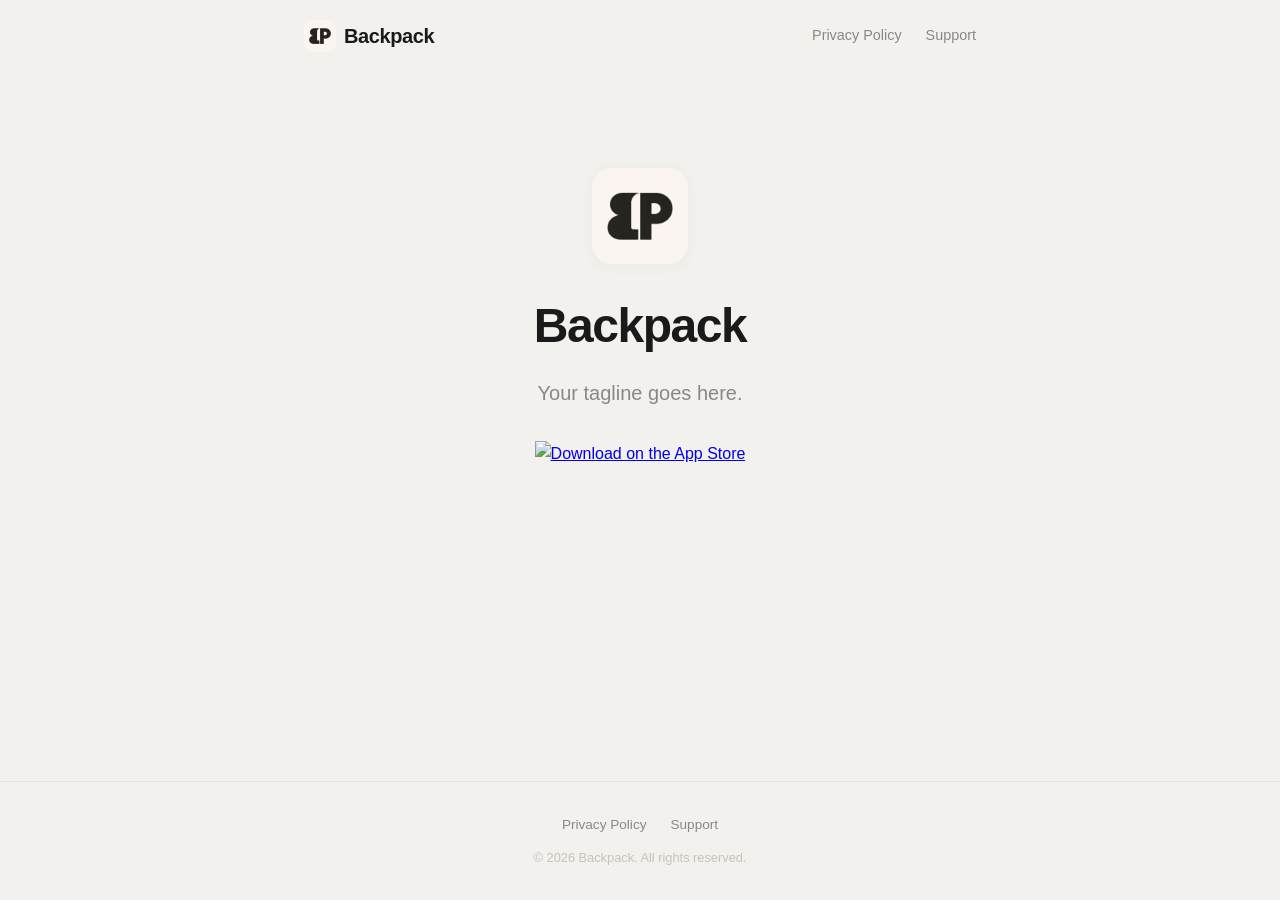
==== index.html @ b401821b "feat: initial commit" ====
<!DOCTYPE html>
<html lang="en">
<head>
  <meta charset="UTF-8">
  <meta name="viewport" content="width=device-width, initial-scale=1.0">
  <title>Backpack</title>
  <link rel="stylesheet" href="/styles.css">
  <link rel="icon" type="image/png" href="/images/app-icon.png">
</head>
<body>
  <header>
    <nav>
      <a href="/" class="logo">
        <img src="/images/app-icon.png" alt="Backpack icon">
        Backpack
      </a>
      <div class="nav-links">
        <a href="/privacy">Privacy Policy</a>
        <a href="/support">Support</a>
      </div>
    </nav>
  </header>

  <main>
    <section class="hero">
      <img src="/images/app-icon.png" alt="Backpack" class="hero-icon">
      <h1>Backpack</h1>
      <p class="tagline">Your tagline goes here.</p>
      <div class="app-store-badges">
        <!-- Replace # with your App Store link -->
        <a href="#" class="badge-link">
          <img src="/images/app-store-badge.svg" alt="Download on the App Store" height="54">
        </a>
      </div>
    </section>
  </main>

  <footer>
    <div class="footer-links">
      <a href="/privacy">Privacy Policy</a>
      <a href="/support">Support</a>
    </div>
    <p class="copyright">&copy; 2026 Backpack. All rights reserved.</p>
  </footer>
</body>
</html>
---- styles.css ----
*,
*::before,
*::after {
  margin: 0;
  padding: 0;
  box-sizing: border-box;
}

:root {
  --color-bg: #F2F1EE;
  --color-card: rgba(255, 255, 255, 0.55);
  --color-text: #1A1A1A;
  --color-muted: #898884;
  --color-light-muted: #C5C3BD;
  --color-border: rgba(0, 0, 0, 0.06);
  --color-accent: #0066FF;
  --color-accent-light: rgba(0, 102, 255, 0.06);
  --shadow-subtle: 0 1px 6px rgba(0, 0, 0, 0.03);
  --shadow-card: 0 2px 16px rgba(0, 0, 0, 0.04);
  --max-width: 720px;
  --font: -apple-system, BlinkMacSystemFont, "SF Pro Display", "Segoe UI", Roboto, Helvetica, Arial, sans-serif;
  --radius-sm: 8px;
  --radius-md: 16px;
  --radius-lg: 20px;
}

html {
  font-size: 16px;
  -webkit-font-smoothing: antialiased;
  -moz-osx-font-smoothing: grayscale;
}

body {
  font-family: var(--font);
  color: var(--color-text);
  background: var(--color-bg);
  line-height: 1.6;
  min-height: 100vh;
  display: flex;
  flex-direction: column;
}

/* Nav */
nav {
  max-width: var(--max-width);
  margin: 0 auto;
  padding: 1.25rem 1.5rem;
  display: flex;
  justify-content: space-between;
  align-items: center;
  width: 100%;
}

.logo {
  display: flex;
  align-items: center;
  gap: 0.5rem;
  font-size: 1.25rem;
  font-weight: 700;
  color: var(--color-text);
  text-decoration: none;
  letter-spacing: -0.02em;
}

.logo img {
  width: 32px;
  height: 32px;
  border-radius: var(--radius-sm);
}

.nav-links {
  display: flex;
  gap: 1.5rem;
}

.nav-links a {
  color: var(--color-muted);
  text-decoration: none;
  font-size: 0.9rem;
  font-weight: 500;
  transition: color 0.15s;
}

.nav-links a:hover {
  color: var(--color-text);
}

/* Hero */
.hero {
  flex: 1;
  display: flex;
  flex-direction: column;
  align-items: center;
  justify-content: center;
  text-align: center;
  padding: 6rem 1.5rem;
}

.hero-icon {
  width: 96px;
  height: 96px;
  border-radius: var(--radius-lg);
  box-shadow: var(--shadow-card);
  margin-bottom: 1.5rem;
}

.hero h1 {
  font-size: 3rem;
  font-weight: 800;
  letter-spacing: -0.03em;
  color: var(--color-text);
}

.tagline {
  margin-top: 0.75rem;
  font-size: 1.25rem;
  color: var(--color-muted);
  font-weight: 400;
}

.app-store-badges {
  margin-top: 2rem;
}

.badge-link img {
  transition: opacity 0.15s;
}

.badge-link:hover img {
  opacity: 0.8;
}

/* Main (flex child) */
main {
  flex: 1;
}

/* Legal pages */
.legal {
  max-width: var(--max-width);
  margin: 0 auto;
  padding: 3rem 1.5rem 4rem;
}

.legal h1 {
  font-size: 2rem;
  font-weight: 700;
  letter-spacing: -0.02em;
  margin-bottom: 0.5rem;
}

.legal .last-updated {
  color: var(--color-muted);
  font-size: 0.9rem;
  margin-bottom: 2.5rem;
}

.legal-content {
  background: var(--color-card);
  border-radius: var(--radius-md);
  padding: 2rem;
  box-shadow: var(--shadow-subtle);
  border: 1px solid var(--color-border);
}

.legal h2 {
  font-size: 1.25rem;
  font-weight: 600;
  letter-spacing: -0.01em;
  margin-top: 2rem;
  margin-bottom: 0.5rem;
  color: var(--color-text);
}

.legal h2:first-child {
  margin-top: 0;
}

.legal p,
.legal ul,
.legal ol {
  margin-bottom: 1rem;
  color: #787772;
  font-weight: 400;
}

.legal ul,
.legal ol {
  padding-left: 1.5rem;
}

.legal li {
  margin-bottom: 0.35rem;
}

.legal a {
  color: var(--color-accent);
  text-decoration: none;
  font-weight: 500;
}

.legal a:hover {
  text-decoration: underline;
}

/* Footer */
footer {
  border-top: 1px solid var(--color-border);
  padding: 2rem 1.5rem;
  text-align: center;
}

.footer-links {
  display: flex;
  justify-content: center;
  gap: 1.5rem;
  margin-bottom: 0.75rem;
}

.footer-links a {
  color: var(--color-muted);
  text-decoration: none;
  font-size: 0.85rem;
  font-weight: 500;
}

.footer-links a:hover {
  color: var(--color-text);
}

.copyright {
  color: var(--color-light-muted);
  font-size: 0.8rem;
}

/* Contact card */
.contact-card {
  background: var(--color-card);
  border-radius: var(--radius-md);
  padding: 2rem;
  box-shadow: var(--shadow-subtle);
  border: 1px solid var(--color-border);
  margin-bottom: 2.5rem;
}

.contact-card h2 {
  margin-top: 0;
  margin-bottom: 0.5rem;
}

.contact-card p {
  color: #787772;
  margin-bottom: 1rem;
}

.contact-email {
  display: inline-block;
  color: var(--color-accent);
  font-weight: 600;
  text-decoration: none;
  padding: 0.6rem 1.25rem;
  background: var(--color-accent-light);
  border-radius: var(--radius-sm);
  transition: background 0.15s;
}

.contact-email:hover {
  background: rgba(0, 102, 255, 0.1);
  text-decoration: none;
}

/* FAQ section */
.faq-section {
  margin-top: 0;
}

.faq-heading {
  font-size: 1.5rem;
  font-weight: 700;
  letter-spacing: -0.02em;
  margin-bottom: 1.5rem;
  margin-top: 0;
}

.faq-group-label {
  font-size: 0.8rem;
  font-weight: 600;
  text-transform: uppercase;
  letter-spacing: 0.05em;
  color: var(--color-muted);
  margin-top: 2rem;
  margin-bottom: 0.75rem;
}

.faq-group-label:first-of-type {
  margin-top: 0;
}

/* FAQ accordion */
.faq {
  background: var(--color-card);
  border: 1px solid var(--color-border);
  border-radius: 12px;
  margin-bottom: 0.5rem;
  box-shadow: var(--shadow-subtle);
  overflow: hidden;
}

.faq summary {
  padding: 1rem 1.25rem;
  font-weight: 600;
  font-size: 0.95rem;
  color: var(--color-text);
  cursor: pointer;
  list-style: none;
  display: flex;
  justify-content: space-between;
  align-items: center;
  transition: background 0.15s;
  user-select: none;
}

.faq summary::-webkit-details-marker {
  display: none;
}

.faq summary::after {
  content: "+";
  font-size: 1.25rem;
  font-weight: 400;
  color: var(--color-light-muted);
  transition: transform 0.2s ease;
  flex-shrink: 0;
  margin-left: 1rem;
}

.faq[open] summary::after {
  content: "\2212";
}

.faq summary:hover {
  background: rgba(0, 0, 0, 0.02);
}

.faq-answer {
  padding: 0 1.25rem 1rem;
}

.faq-answer p {
  color: #787772;
  font-size: 0.9rem;
  margin-bottom: 0.75rem;
  line-height: 1.65;
}

.faq-answer p:last-child {
  margin-bottom: 0;
}

.faq-answer ul {
  color: #787772;
  font-size: 0.9rem;
  padding-left: 1.25rem;
  margin-bottom: 0.75rem;
}

.faq-answer li {
  margin-bottom: 0.3rem;
}

/* 404 */
.back-link {
  display: inline-block;
  margin-top: 1.5rem;
  color: var(--color-accent);
  text-decoration: none;
  font-weight: 600;
  font-size: 1rem;
  padding: 0.6rem 1.5rem;
  background: var(--color-accent-light);
  border-radius: var(--radius-sm);
  transition: background 0.15s;
}

.back-link:hover {
  background: rgba(0, 102, 255, 0.1);
}

/* Responsive */
@media (max-width: 600px) {
  nav {
    padding: 1rem 1rem;
  }

  .nav-links {
    gap: 0.75rem;
  }

  .nav-links a {
    font-size: 0.8rem;
  }

  .hero {
    padding: 4rem 1.25rem;
  }

  .hero h1 {
    font-size: 2.25rem;
  }

  .hero-icon {
    width: 72px;
    height: 72px;
  }

  .tagline {
    font-size: 1.1rem;
  }

  .legal {
    padding: 2rem 1rem 3rem;
  }

  .legal h1 {
    font-size: 1.5rem;
  }

  .legal h2 {
    font-size: 1.1rem;
  }

  .legal-content {
    padding: 1.25rem;
    border-radius: 12px;
    overflow-wrap: break-word;
    word-break: break-word;
  }

  .legal p,
  .legal ul,
  .legal ol {
    font-size: 0.95rem;
  }

  .legal ul,
  .legal ol {
    padding-left: 1.25rem;
  }

  .contact-card {
    padding: 1.25rem;
  }

  .faq-heading {
    font-size: 1.25rem;
  }

  .faq summary {
    padding: 0.85rem 1rem;
    font-size: 0.9rem;
  }

  .faq-answer {
    padding: 0 1rem 0.85rem;
  }

  footer {
    padding: 1.5rem 1rem;
  }
}
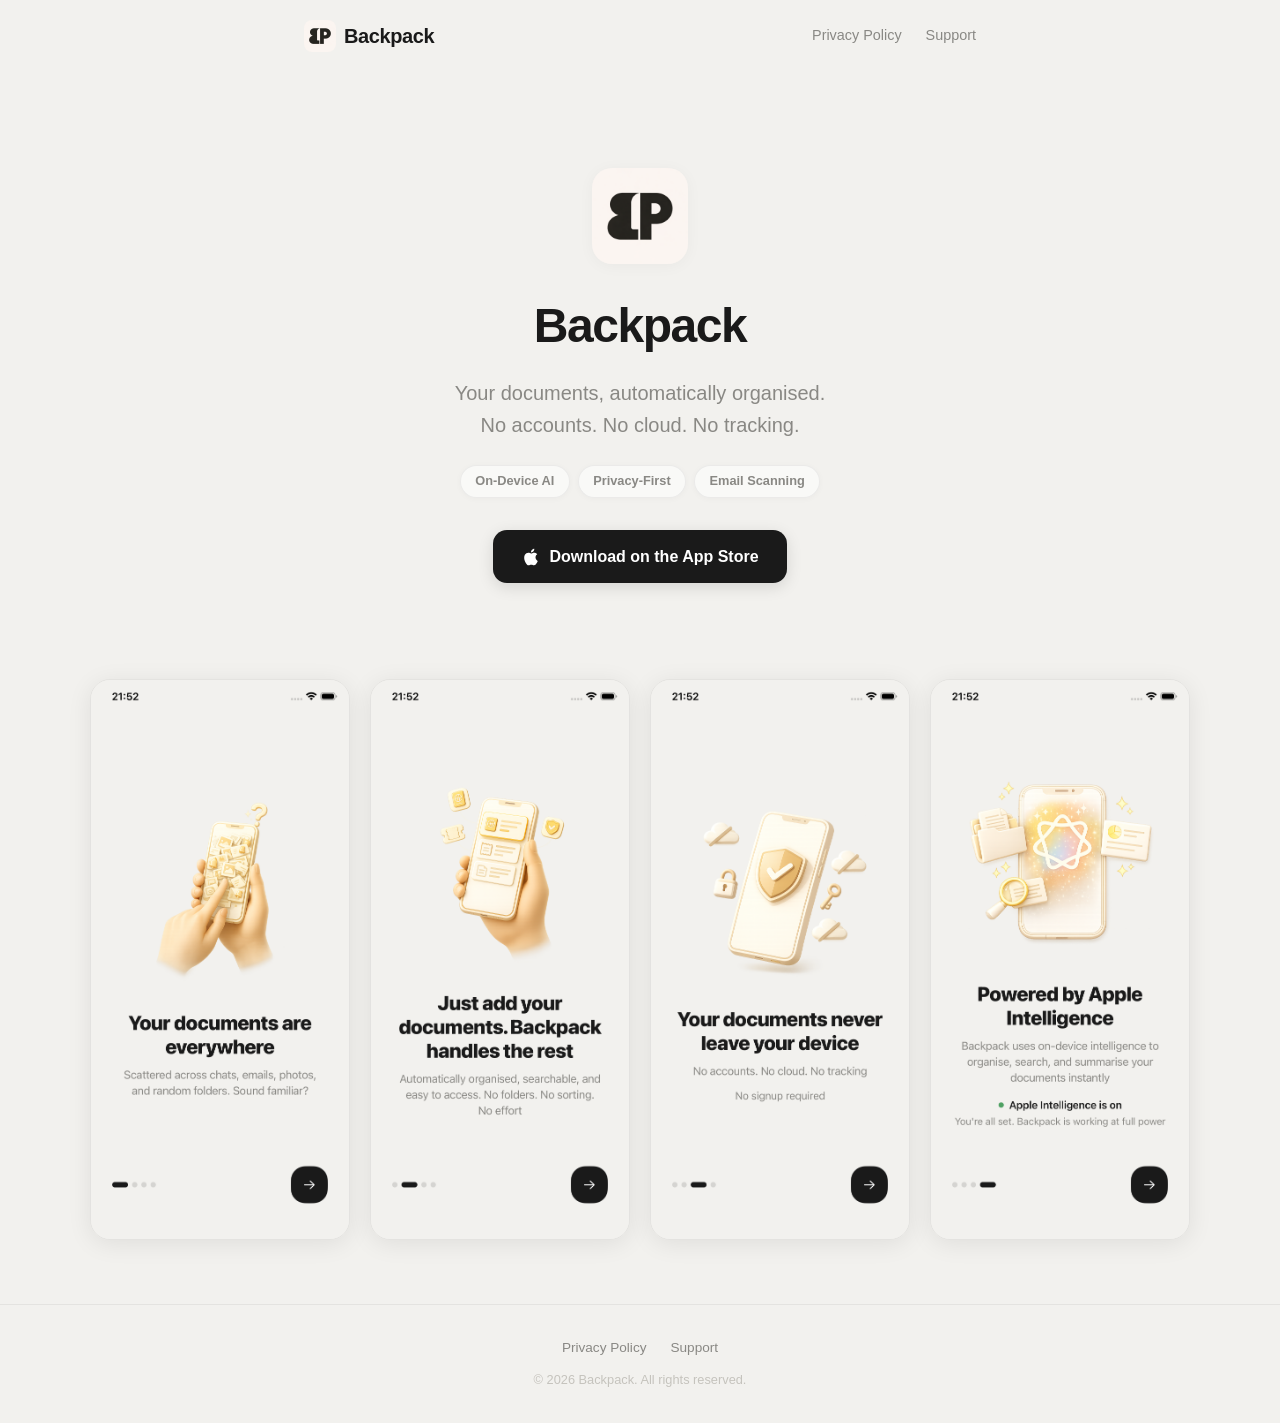
==== commit acf7930e: "feat: redesigned the root home screen" ====
--- a/index.html
+++ b/index.html
@@ -4,14 +4,14 @@
   <meta charset="UTF-8">
   <meta name="viewport" content="width=device-width, initial-scale=1.0">
   <title>Backpack</title>
-  <link rel="stylesheet" href="/styles.css">
-  <link rel="icon" type="image/png" href="/images/app-icon.png">
+  <link rel="stylesheet" href="styles.css">
+  <link rel="icon" type="image/png" href="images/app-icon.png">
 </head>
 <body>
   <header>
     <nav>
       <a href="/" class="logo">
-        <img src="/images/app-icon.png" alt="Backpack icon">
+        <img src="images/app-icon.png" alt="Backpack icon">
         Backpack
       </a>
       <div class="nav-links">
@@ -23,14 +23,31 @@
 
   <main>
     <section class="hero">
-      <img src="/images/app-icon.png" alt="Backpack" class="hero-icon">
+      <img src="images/app-icon.png" alt="Backpack" class="hero-icon">
       <h1>Backpack</h1>
-      <p class="tagline">Your tagline goes here.</p>
+      <p class="tagline">Your documents, automatically organised.<br>No accounts. No cloud. No tracking.</p>
+
+      <div class="hero-features">
+        <span class="feature-pill">On-Device AI</span>
+        <span class="feature-pill">Privacy-First</span>
+        <span class="feature-pill">Email Scanning</span>
+      </div>
+
       <div class="app-store-badges">
         <!-- Replace # with your App Store link -->
-        <a href="#" class="badge-link">
-          <img src="/images/app-store-badge.svg" alt="Download on the App Store" height="54">
+        <a href="#" class="app-store-btn">
+          <svg viewBox="0 0 24 24" width="20" height="20" fill="currentColor" aria-hidden="true"><path d="M18.71 19.5c-.83 1.24-1.71 2.45-3.05 2.47-1.34.03-1.77-.79-3.29-.79-1.53 0-2 .77-3.27.82-1.31.05-2.3-1.32-3.14-2.53C4.25 17 2.94 12.45 4.7 9.39c.87-1.52 2.43-2.48 4.12-2.51 1.28-.02 2.5.87 3.29.87.78 0 2.26-1.07 3.8-.91.65.03 2.47.26 3.64 1.98-.09.06-2.17 1.28-2.15 3.81.03 3.02 2.65 4.03 2.68 4.04-.03.07-.42 1.44-1.38 2.83M13 3.5c.73-.83 1.94-1.46 2.94-1.5.13 1.17-.34 2.35-1.04 3.19-.69.85-1.83 1.51-2.95 1.42-.15-1.15.41-2.35 1.05-3.11z"/></svg>
+          Download on the App Store
         </a>
+      </div>
+    </section>
+
+    <section class="screenshots">
+      <div class="screenshots-track">
+        <img src="images/bg-ob-1.png" alt="Your documents are everywhere" class="screenshot">
+        <img src="images/bp-ob-2.png" alt="Just add your documents" class="screenshot">
+        <img src="images/bp-ob-3.png" alt="Your documents never leave your device" class="screenshot">
+        <img src="images/bp-ob-4.png" alt="Powered by Apple Intelligence" class="screenshot">
       </div>
     </section>
   </main>
--- a/styles.css
+++ b/styles.css
@@ -118,16 +118,84 @@
   font-weight: 400;
 }
 
+/* Feature pills */
+.hero-features {
+  display: flex;
+  gap: 0.5rem;
+  margin-top: 1.5rem;
+  flex-wrap: wrap;
+  justify-content: center;
+}
+
+.feature-pill {
+  font-size: 0.8rem;
+  font-weight: 600;
+  color: var(--color-muted);
+  background: var(--color-card);
+  border: 1px solid var(--color-border);
+  border-radius: 100px;
+  padding: 0.35rem 0.9rem;
+  box-shadow: var(--shadow-subtle);
+}
+
+/* App Store button */
 .app-store-badges {
   margin-top: 2rem;
 }
 
-.badge-link img {
-  transition: opacity 0.15s;
-}
-
-.badge-link:hover img {
-  opacity: 0.8;
+.app-store-btn {
+  display: inline-flex;
+  align-items: center;
+  gap: 0.5rem;
+  padding: 0.85rem 1.75rem;
+  background: var(--color-text);
+  color: #fff;
+  font-size: 1rem;
+  font-weight: 600;
+  text-decoration: none;
+  border-radius: 14px;
+  transition: transform 0.15s, box-shadow 0.15s;
+  box-shadow: 0 4px 16px rgba(0, 0, 0, 0.12);
+}
+
+.app-store-btn:hover {
+  transform: translateY(-1px);
+  box-shadow: 0 6px 24px rgba(0, 0, 0, 0.18);
+}
+
+.app-store-btn:active {
+  transform: translateY(0);
+  box-shadow: 0 2px 8px rgba(0, 0, 0, 0.12);
+}
+
+.app-store-btn svg {
+  flex-shrink: 0;
+}
+
+/* Screenshots */
+.screenshots {
+  padding: 0 0 4rem;
+}
+
+.screenshots-track {
+  display: flex;
+  gap: 1.25rem;
+  justify-content: center;
+  padding: 0 1.5rem;
+  scrollbar-width: none;
+}
+
+.screenshots-track::-webkit-scrollbar {
+  display: none;
+}
+
+.screenshot {
+  flex-shrink: 0;
+  width: 260px;
+  border-radius: var(--radius-lg);
+  box-shadow: 0 4px 24px rgba(0, 0, 0, 0.08);
+  scroll-snap-align: center;
+  border: 1px solid var(--color-border);
 }
 
 /* Main (flex child) */
@@ -414,7 +482,23 @@
   }
 
   .tagline {
-    font-size: 1.1rem;
+    font-size: 1.05rem;
+  }
+
+  .app-store-btn {
+    font-size: 0.95rem;
+    padding: 0.75rem 1.5rem;
+  }
+
+  .screenshots-track {
+    justify-content: flex-start;
+    overflow-x: auto;
+    -webkit-overflow-scrolling: touch;
+    padding: 0 1.25rem;
+  }
+
+  .screenshot {
+    width: 260px;
   }
 
   .legal {
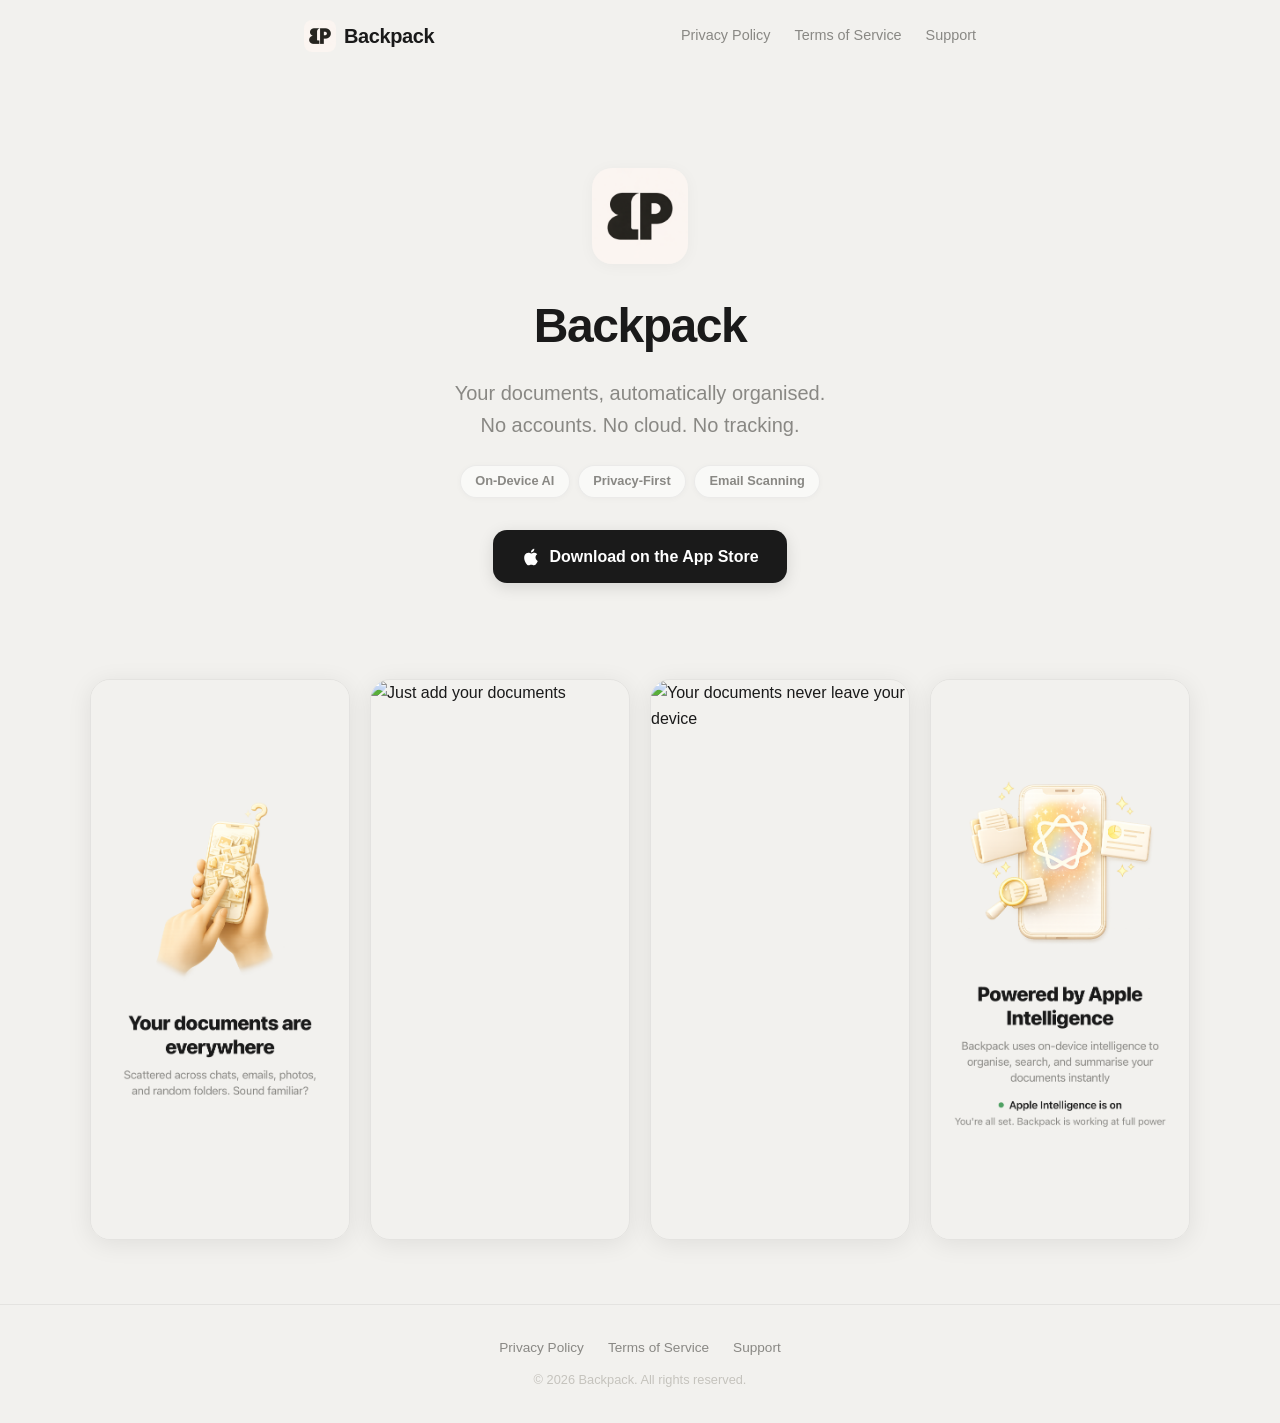
==== commit 5fff522c: "feat: add terms of service page" ====
--- a/index.html
+++ b/index.html
@@ -16,6 +16,7 @@
       </a>
       <div class="nav-links">
         <a href="/privacy">Privacy Policy</a>
+        <a href="/terms">Terms of Service</a>
         <a href="/support">Support</a>
       </div>
     </nav>
@@ -55,6 +56,7 @@
   <footer>
     <div class="footer-links">
       <a href="/privacy">Privacy Policy</a>
+      <a href="/terms">Terms of Service</a>
       <a href="/support">Support</a>
     </div>
     <p class="copyright">&copy; 2026 Backpack. All rights reserved.</p>
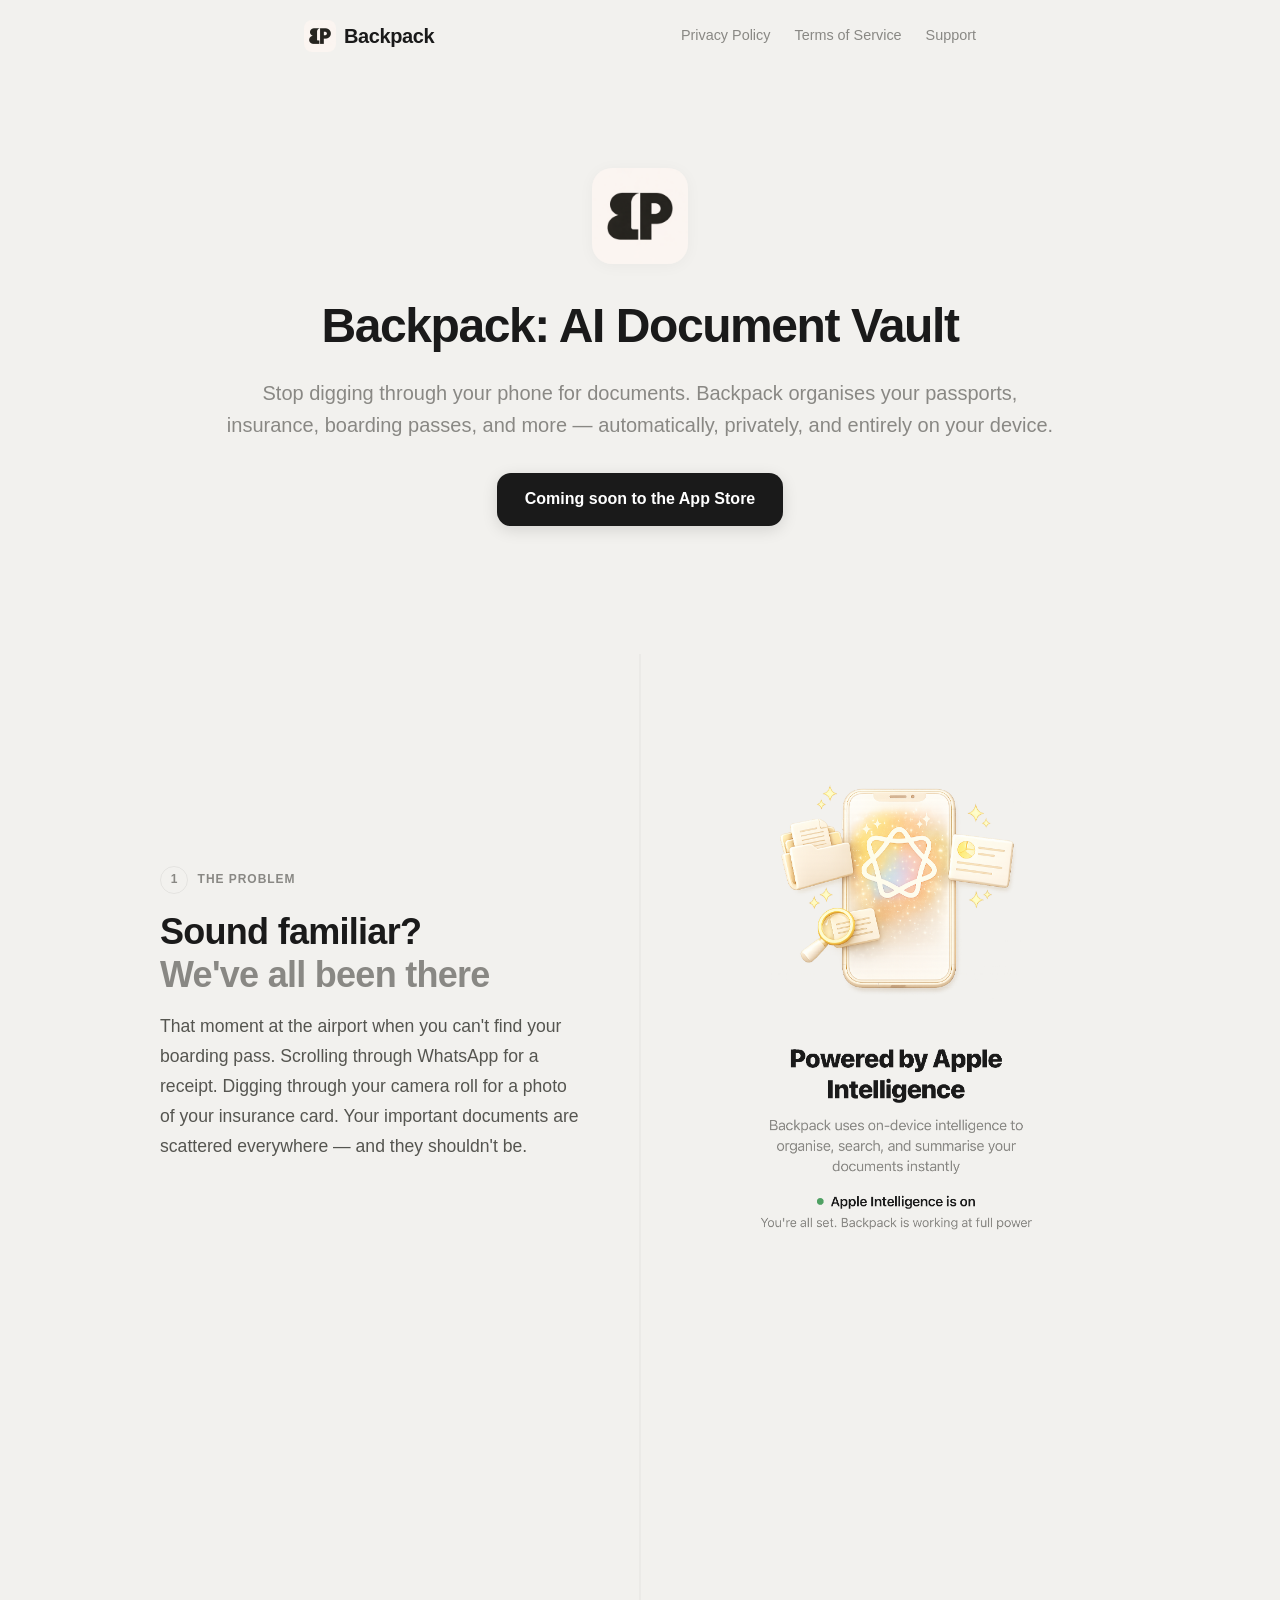
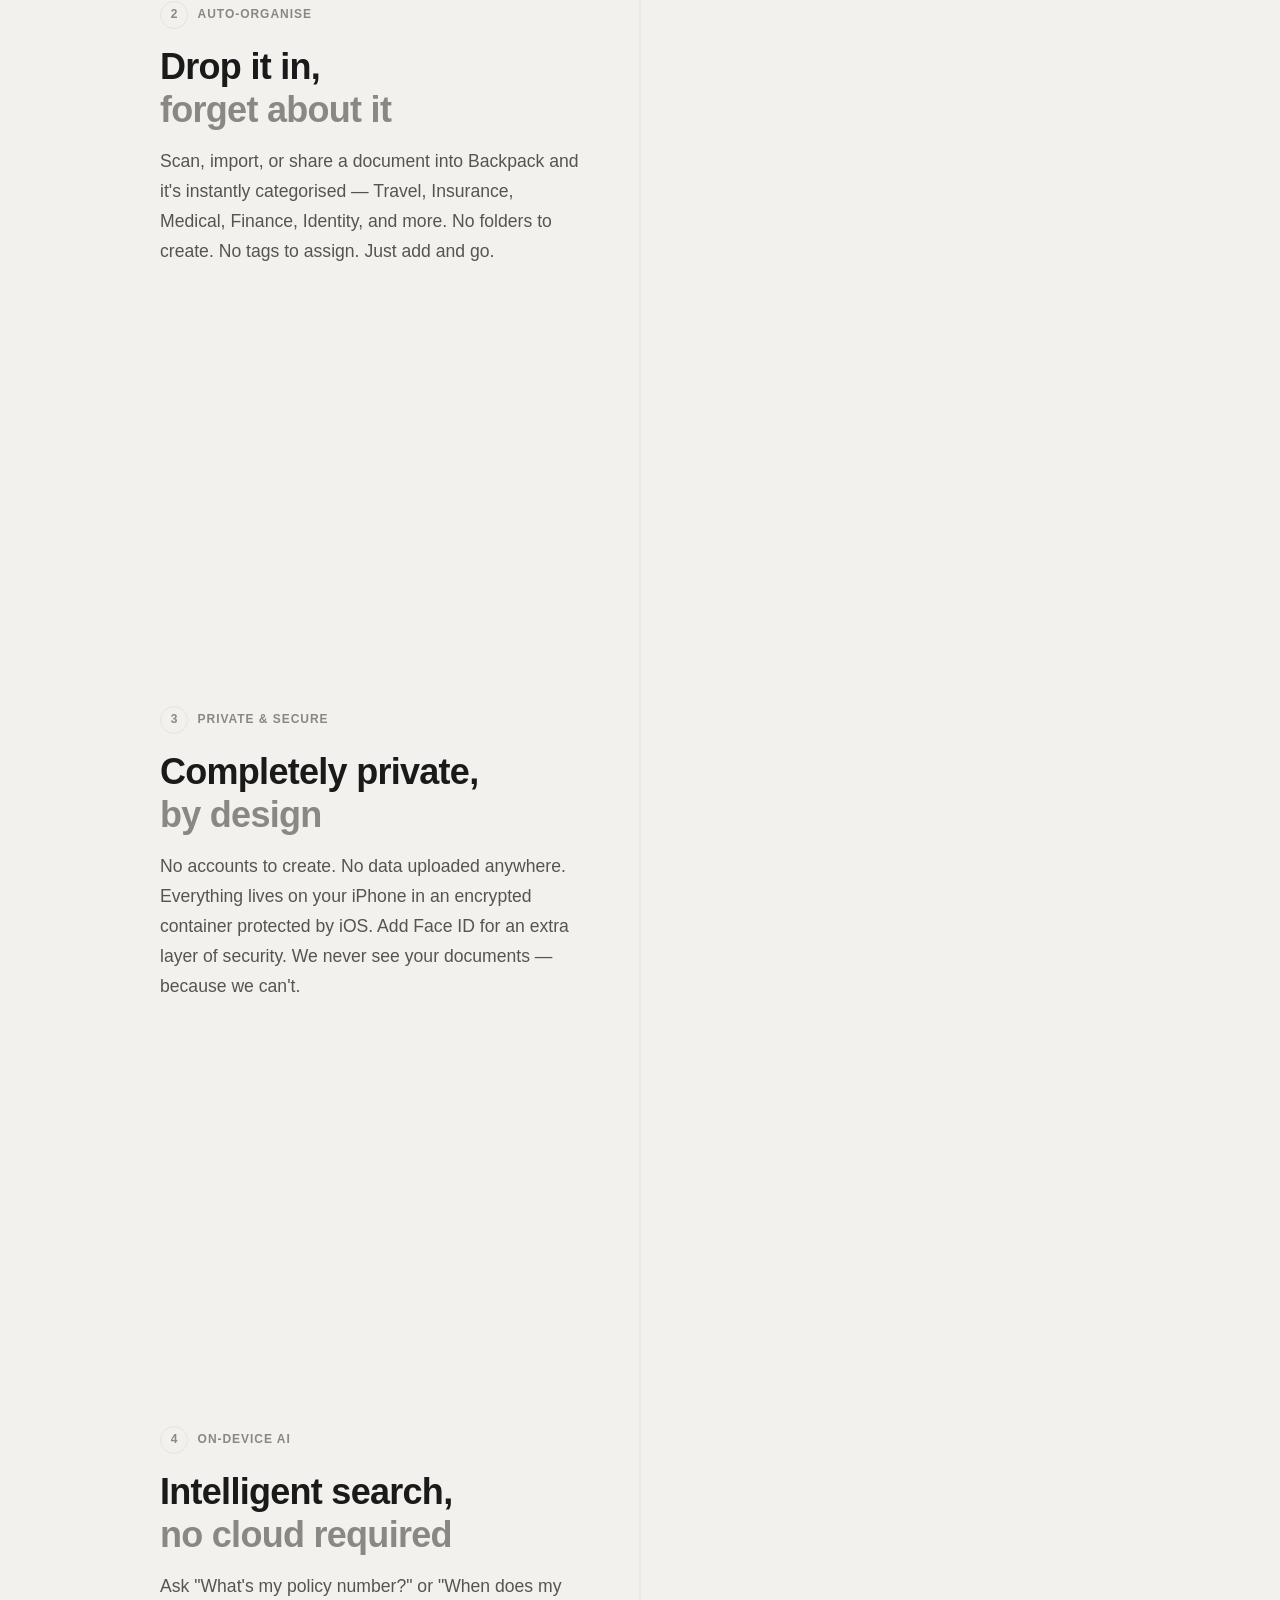
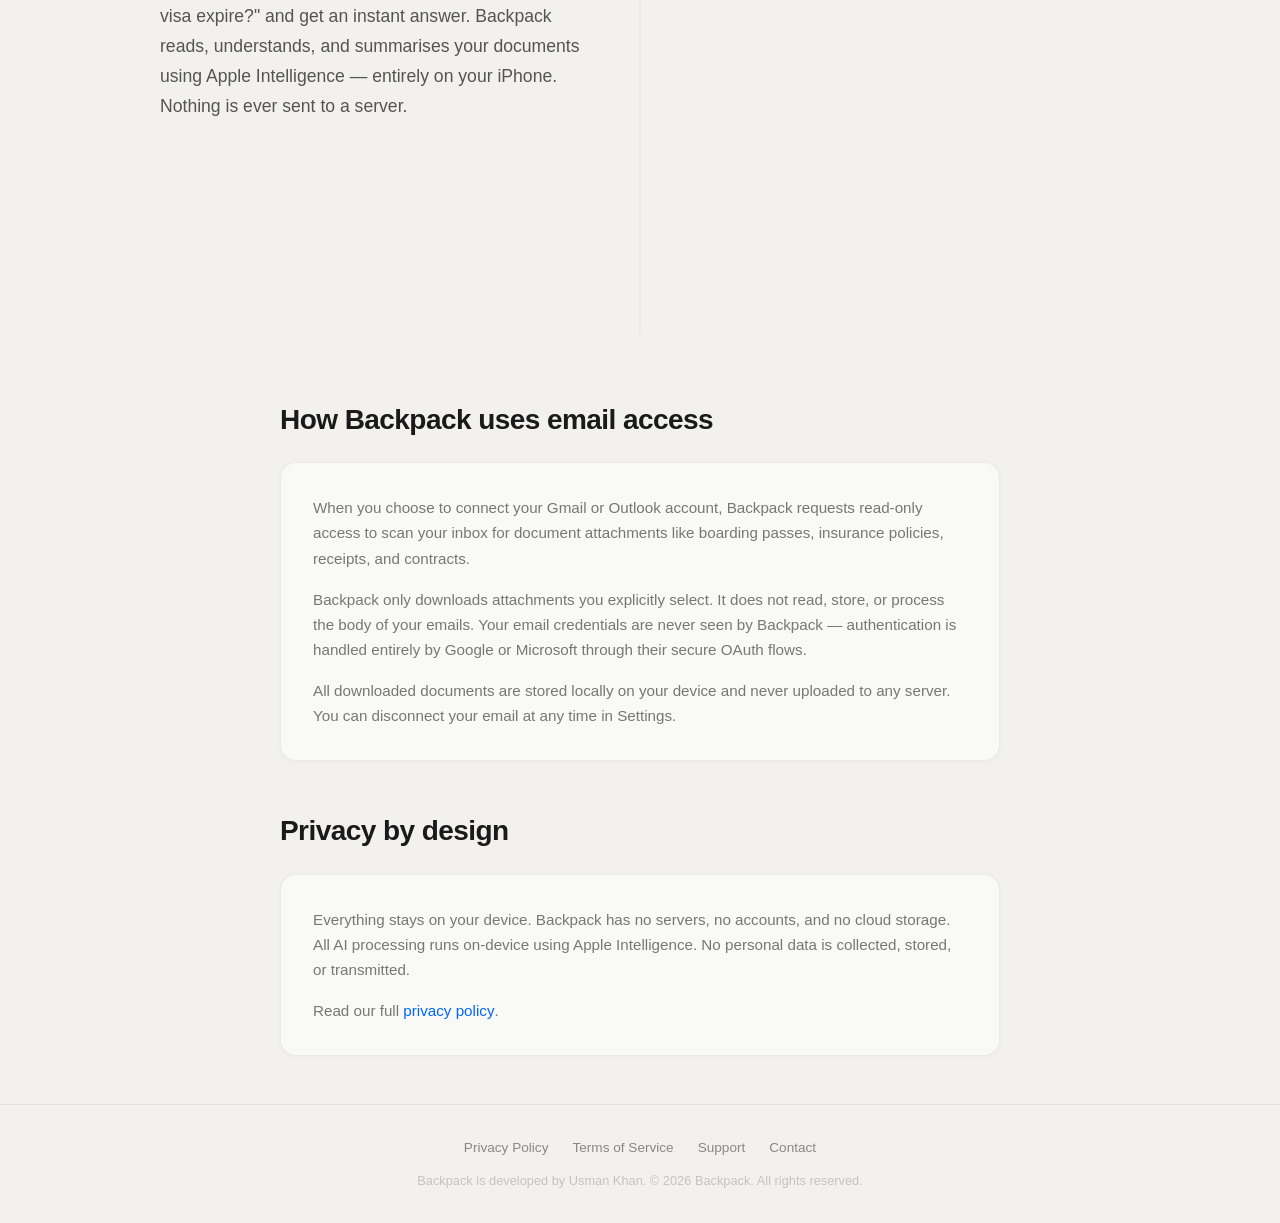
==== commit 6cd834c0: "feat: redesign home screen" ====
--- a/index.html
+++ b/index.html
@@ -3,7 +3,7 @@
 <head>
   <meta charset="UTF-8">
   <meta name="viewport" content="width=device-width, initial-scale=1.0">
-  <title>Backpack</title>
+  <title>Backpack — AI Document Vault</title>
   <link rel="stylesheet" href="styles.css">
   <link rel="icon" type="image/png" href="images/app-icon.png">
 </head>
@@ -23,32 +23,102 @@
   </header>
 
   <main>
+    <!-- Hero -->
     <section class="hero">
       <img src="images/app-icon.png" alt="Backpack" class="hero-icon">
-      <h1>Backpack</h1>
-      <p class="tagline">Your documents, automatically organised.<br>No accounts. No cloud. No tracking.</p>
-
-      <div class="hero-features">
-        <span class="feature-pill">On-Device AI</span>
-        <span class="feature-pill">Privacy-First</span>
-        <span class="feature-pill">Email Scanning</span>
-      </div>
-
+      <h1>Backpack: AI Document Vault</h1>
+      <p class="tagline">Stop digging through your phone for documents. Backpack organises your passports,<br>insurance, boarding passes, and more — automatically, privately, and entirely on your device.</p>
       <div class="app-store-badges">
-        <!-- Replace # with your App Store link -->
-        <a href="#" class="app-store-btn">
-          <svg viewBox="0 0 24 24" width="20" height="20" fill="currentColor" aria-hidden="true"><path d="M18.71 19.5c-.83 1.24-1.71 2.45-3.05 2.47-1.34.03-1.77-.79-3.29-.79-1.53 0-2 .77-3.27.82-1.31.05-2.3-1.32-3.14-2.53C4.25 17 2.94 12.45 4.7 9.39c.87-1.52 2.43-2.48 4.12-2.51 1.28-.02 2.5.87 3.29.87.78 0 2.26-1.07 3.8-.91.65.03 2.47.26 3.64 1.98-.09.06-2.17 1.28-2.15 3.81.03 3.02 2.65 4.03 2.68 4.04-.03.07-.42 1.44-1.38 2.83M13 3.5c.73-.83 1.94-1.46 2.94-1.5.13 1.17-.34 2.35-1.04 3.19-.69.85-1.83 1.51-2.95 1.42-.15-1.15.41-2.35 1.05-3.11z"/></svg>
-          Download on the App Store
-        </a>
+        <a href="#" class="app-store-btn">Coming soon to the App Store</a>
       </div>
     </section>
 
-    <section class="screenshots">
-      <div class="screenshots-track">
-        <img src="images/bg-ob-1.png" alt="Your documents are everywhere" class="screenshot">
-        <img src="images/bp-ob-2.png" alt="Just add your documents" class="screenshot">
-        <img src="images/bp-ob-3.png" alt="Your documents never leave your device" class="screenshot">
-        <img src="images/bp-ob-4.png" alt="Powered by Apple Intelligence" class="screenshot">
+    <!-- Feature Showcase -->
+    <section class="showcase">
+      <div class="showcase-inner">
+        <!-- Left: scrolling features -->
+        <div class="showcase-text">
+          <div class="showcase-feature" data-index="0">
+            <div class="showcase-label">
+              <span class="showcase-number">1</span>
+              <span class="showcase-tag">The Problem</span>
+            </div>
+            <h2>Sound familiar?<br><span class="text-muted">We've all been there</span></h2>
+            <p>That moment at the airport when you can't find your boarding pass. Scrolling through WhatsApp for a receipt. Digging through your camera roll for a photo of your insurance card. Your important documents are scattered everywhere — and they shouldn't be.</p>
+            <div class="showcase-image-mobile">
+              <img src="images/bg-ob-1.png" alt="The document chaos we all deal with" class="showcase-phone">
+            </div>
+          </div>
+
+          <div class="showcase-feature" data-index="1">
+            <div class="showcase-label">
+              <span class="showcase-number">2</span>
+              <span class="showcase-tag">Auto-Organise</span>
+            </div>
+            <h2>Drop it in,<br><span class="text-muted">forget about it</span></h2>
+            <p>Scan, import, or share a document into Backpack and it's instantly categorised — Travel, Insurance, Medical, Finance, Identity, and more. No folders to create. No tags to assign. Just add and go.</p>
+            <div class="showcase-image-mobile">
+              <img src="images/bp-ob-2.png" alt="Automatic document organisation" class="showcase-phone">
+            </div>
+          </div>
+
+          <div class="showcase-feature" data-index="2">
+            <div class="showcase-label">
+              <span class="showcase-number">3</span>
+              <span class="showcase-tag">Private &amp; Secure</span>
+            </div>
+            <h2>Completely private,<br><span class="text-muted">by design</span></h2>
+            <p>No accounts to create. No data uploaded anywhere. Everything lives on your iPhone in an encrypted container protected by iOS. Add Face ID for an extra layer of security. We never see your documents — because we can't.</p>
+            <div class="showcase-image-mobile">
+              <img src="images/bp-ob-3.png" alt="Privacy-first document storage" class="showcase-phone">
+            </div>
+          </div>
+
+          <div class="showcase-feature" data-index="3">
+            <div class="showcase-label">
+              <span class="showcase-number">4</span>
+              <span class="showcase-tag">On-Device AI</span>
+            </div>
+            <h2>Intelligent search,<br><span class="text-muted">no cloud required</span></h2>
+            <p>Ask "What's my policy number?" or "When does my visa expire?" and get an instant answer. Backpack reads, understands, and summarises your documents using Apple Intelligence — entirely on your iPhone. Nothing is ever sent to a server.</p>
+            <div class="showcase-image-mobile">
+              <img src="images/bp-ob-4.png" alt="On-device AI document search" class="showcase-phone">
+            </div>
+          </div>
+        </div>
+
+        <!-- Right: sticky screenshot -->
+        <div class="showcase-sticky">
+          <div class="showcase-image-wrap">
+            <img src="images/bg-ob-1.png" alt="" class="showcase-phone" data-index="0">
+            <img src="images/bp-ob-2.png" alt="" class="showcase-phone" data-index="1" style="opacity:0">
+            <img src="images/bp-ob-3.png" alt="" class="showcase-phone" data-index="2" style="opacity:0">
+            <img src="images/bp-ob-4.png" alt="" class="showcase-phone" data-index="3" style="opacity:0">
+          </div>
+        </div>
+      </div>
+    </section>
+
+    <!-- Email access explanation -->
+    <section class="landing-section">
+      <div class="section-inner">
+        <h2 class="section-heading">How Backpack uses email access</h2>
+        <div class="info-card">
+          <p>When you choose to connect your Gmail or Outlook account, Backpack requests read-only access to scan your inbox for document attachments like boarding passes, insurance policies, receipts, and contracts.</p>
+          <p>Backpack only downloads attachments you explicitly select. It does not read, store, or process the body of your emails. Your email credentials are never seen by Backpack — authentication is handled entirely by Google or Microsoft through their secure OAuth flows.</p>
+          <p>All downloaded documents are stored locally on your device and never uploaded to any server. You can disconnect your email at any time in Settings.</p>
+        </div>
+      </div>
+    </section>
+
+    <!-- Privacy -->
+    <section class="landing-section">
+      <div class="section-inner">
+        <h2 class="section-heading">Privacy by design</h2>
+        <div class="info-card">
+          <p>Everything stays on your device. Backpack has no servers, no accounts, and no cloud storage. All AI processing runs on-device using Apple Intelligence. No personal data is collected, stored, or transmitted.</p>
+          <p>Read our full <a href="/privacy">privacy policy</a>.</p>
+        </div>
       </div>
     </section>
   </main>
@@ -58,8 +128,36 @@
       <a href="/privacy">Privacy Policy</a>
       <a href="/terms">Terms of Service</a>
       <a href="/support">Support</a>
+      <a href="mailto:usman_khan95@hotmail.co.uk">Contact</a>
     </div>
-    <p class="copyright">&copy; 2026 Backpack. All rights reserved.</p>
+    <p class="copyright">Backpack is developed by Usman Khan. &copy; 2026 Backpack. All rights reserved.</p>
   </footer>
+
+  <script>
+    (function() {
+      const features = document.querySelectorAll('.showcase-feature');
+      const images = document.querySelectorAll('.showcase-sticky .showcase-phone');
+      let active = 0;
+
+      if (!features.length || !images.length) return;
+
+      const observer = new IntersectionObserver(function(entries) {
+        entries.forEach(function(entry) {
+          if (entry.isIntersecting) {
+            const idx = parseInt(entry.target.getAttribute('data-index'), 10);
+            if (idx !== active) {
+              images[active].style.opacity = '0';
+              images[idx].style.opacity = '1';
+              active = idx;
+            }
+          }
+        });
+      }, {
+        rootMargin: '-50% 0px -50% 0px'
+      });
+
+      features.forEach(function(f) { observer.observe(f); });
+    })();
+  </script>
 </body>
 </html>
--- a/styles.css
+++ b/styles.css
@@ -172,30 +172,259 @@
   flex-shrink: 0;
 }
 
-/* Screenshots */
-.screenshots {
-  padding: 0 0 4rem;
-}
-
-.screenshots-track {
-  display: flex;
-  gap: 1.25rem;
+/* Feature Showcase */
+.showcase {
+  padding: 2rem 1.5rem 4rem;
+}
+
+.showcase-inner {
+  max-width: 960px;
+  margin: 0 auto;
+  display: flex;
+  gap: 4rem;
+  position: relative;
+}
+
+.showcase-inner::before {
+  content: "";
+  position: absolute;
+  top: 0;
+  bottom: 0;
+  left: 50%;
+  transform: translateX(-0.5px);
+  width: 1px;
+  background: var(--color-border);
+}
+
+.showcase-text {
+  flex: 1;
+  display: flex;
+  flex-direction: column;
+  gap: 40vh;
+  padding: 20vh 0;
+}
+
+.showcase-feature {
+  min-height: 40vh;
+  display: flex;
+  flex-direction: column;
   justify-content: center;
-  padding: 0 1.5rem;
-  scrollbar-width: none;
-}
-
-.screenshots-track::-webkit-scrollbar {
+}
+
+.showcase-label {
+  display: flex;
+  align-items: center;
+  gap: 0.6rem;
+  margin-bottom: 1rem;
+}
+
+.showcase-number {
+  width: 28px;
+  height: 28px;
+  border-radius: 50%;
+  border: 1.5px solid var(--color-border);
+  display: flex;
+  align-items: center;
+  justify-content: center;
+  font-size: 0.75rem;
+  font-weight: 700;
+  color: var(--color-muted);
+}
+
+.showcase-tag {
+  font-size: 0.75rem;
+  font-weight: 700;
+  text-transform: uppercase;
+  letter-spacing: 0.08em;
+  color: var(--color-muted);
+}
+
+.showcase-feature h2 {
+  font-size: 2.25rem;
+  font-weight: 800;
+  letter-spacing: -0.02em;
+  line-height: 1.2;
+  color: var(--color-text);
+  margin-bottom: 1rem;
+}
+
+.showcase-feature .text-muted {
+  color: var(--color-muted);
+}
+
+.showcase-feature > p {
+  font-size: 1.1rem;
+  color: #555550;
+  line-height: 1.7;
+  max-width: 420px;
+}
+
+/* Sticky image column */
+.showcase-sticky {
+  flex: 1;
+  position: relative;
+}
+
+.showcase-image-wrap {
+  position: sticky;
+  top: 10vh;
+  height: 80vh;
+}
+
+.showcase-image-wrap .showcase-phone {
+  position: absolute;
+  inset: 0;
+  width: 100%;
+  height: 100%;
+  object-fit: contain;
+  transition: opacity 0.45s ease;
+}
+
+/* Mobile inline images (hidden on desktop) */
+.showcase-image-mobile {
   display: none;
 }
 
-.screenshot {
+.showcase-image-mobile .showcase-phone {
+  width: 100%;
+  max-width: 280px;
+  margin: 1.5rem auto 0;
+  display: block;
+  border-radius: var(--radius-lg);
+  box-shadow: var(--shadow-card);
+  border: 1px solid var(--color-border);
+}
+
+/* Landing sections */
+.landing-section {
+  padding: 0 1.5rem 3rem;
+}
+
+.section-inner {
+  max-width: var(--max-width);
+  margin: 0 auto;
+}
+
+.section-heading {
+  font-size: 1.75rem;
+  font-weight: 700;
+  letter-spacing: -0.02em;
+  margin-bottom: 1.25rem;
+  color: var(--color-text);
+}
+
+/* Features grid */
+.features-grid {
+  display: grid;
+  grid-template-columns: repeat(2, 1fr);
+  gap: 0.75rem;
+}
+
+.feature-card {
+  background: var(--color-card);
+  border: 1px solid var(--color-border);
+  border-radius: var(--radius-md);
+  padding: 1.5rem;
+  box-shadow: var(--shadow-subtle);
+}
+
+.feature-card:last-child:nth-child(odd) {
+  grid-column: 1 / -1;
+}
+
+.feature-icon {
+  font-size: 1.5rem;
+  display: block;
+  margin-bottom: 0.5rem;
+}
+
+.feature-card h3 {
+  font-size: 1rem;
+  font-weight: 600;
+  margin-bottom: 0.35rem;
+  color: var(--color-text);
+}
+
+.feature-card p {
+  font-size: 0.9rem;
+  color: var(--color-muted);
+  line-height: 1.5;
+}
+
+/* Steps */
+.steps {
+  display: flex;
+  flex-direction: column;
+  gap: 0.75rem;
+}
+
+.step {
+  background: var(--color-card);
+  border: 1px solid var(--color-border);
+  border-radius: var(--radius-md);
+  padding: 1.5rem;
+  box-shadow: var(--shadow-subtle);
+  display: flex;
+  gap: 1rem;
+  align-items: flex-start;
+}
+
+.step-number {
   flex-shrink: 0;
-  width: 260px;
-  border-radius: var(--radius-lg);
-  box-shadow: 0 4px 24px rgba(0, 0, 0, 0.08);
-  scroll-snap-align: center;
+  width: 32px;
+  height: 32px;
+  background: var(--color-text);
+  color: #fff;
+  border-radius: 50%;
+  display: flex;
+  align-items: center;
+  justify-content: center;
+  font-size: 0.85rem;
+  font-weight: 700;
+  margin-top: 0.1rem;
+}
+
+.step h3 {
+  font-size: 1rem;
+  font-weight: 600;
+  margin-bottom: 0.25rem;
+  color: var(--color-text);
+}
+
+.step p {
+  font-size: 0.9rem;
+  color: var(--color-muted);
+  line-height: 1.5;
+}
+
+/* Info card */
+.info-card {
+  background: var(--color-card);
   border: 1px solid var(--color-border);
+  border-radius: var(--radius-md);
+  padding: 2rem;
+  box-shadow: var(--shadow-subtle);
+}
+
+.info-card p {
+  font-size: 0.95rem;
+  color: #787772;
+  line-height: 1.65;
+  margin-bottom: 1rem;
+}
+
+.info-card p:last-child {
+  margin-bottom: 0;
+}
+
+.info-card a {
+  color: var(--color-accent);
+  text-decoration: none;
+  font-weight: 500;
+}
+
+.info-card a:hover {
+  text-decoration: underline;
 }
 
 /* Main (flex child) */
@@ -548,6 +777,63 @@
     padding: 0 1rem 0.85rem;
   }
 
+  .landing-section {
+    padding: 0 1.25rem 2.5rem;
+  }
+
+  .section-heading {
+    font-size: 1.35rem;
+  }
+
+  .features-grid {
+    grid-template-columns: 1fr;
+  }
+
+  .feature-card:last-child:nth-child(odd) {
+    grid-column: auto;
+  }
+
+  .feature-card,
+  .step,
+  .info-card {
+    padding: 1.25rem;
+  }
+
+  .step {
+    gap: 0.75rem;
+  }
+
+  /* Showcase mobile */
+  .showcase-inner {
+    flex-direction: column;
+    gap: 0;
+  }
+
+  .showcase-inner::before {
+    display: none;
+  }
+
+  .showcase-text {
+    gap: 3rem;
+    padding: 0;
+  }
+
+  .showcase-feature {
+    min-height: auto;
+  }
+
+  .showcase-feature h2 {
+    font-size: 1.5rem;
+  }
+
+  .showcase-sticky {
+    display: none;
+  }
+
+  .showcase-image-mobile {
+    display: block;
+  }
+
   footer {
     padding: 1.5rem 1rem;
   }
